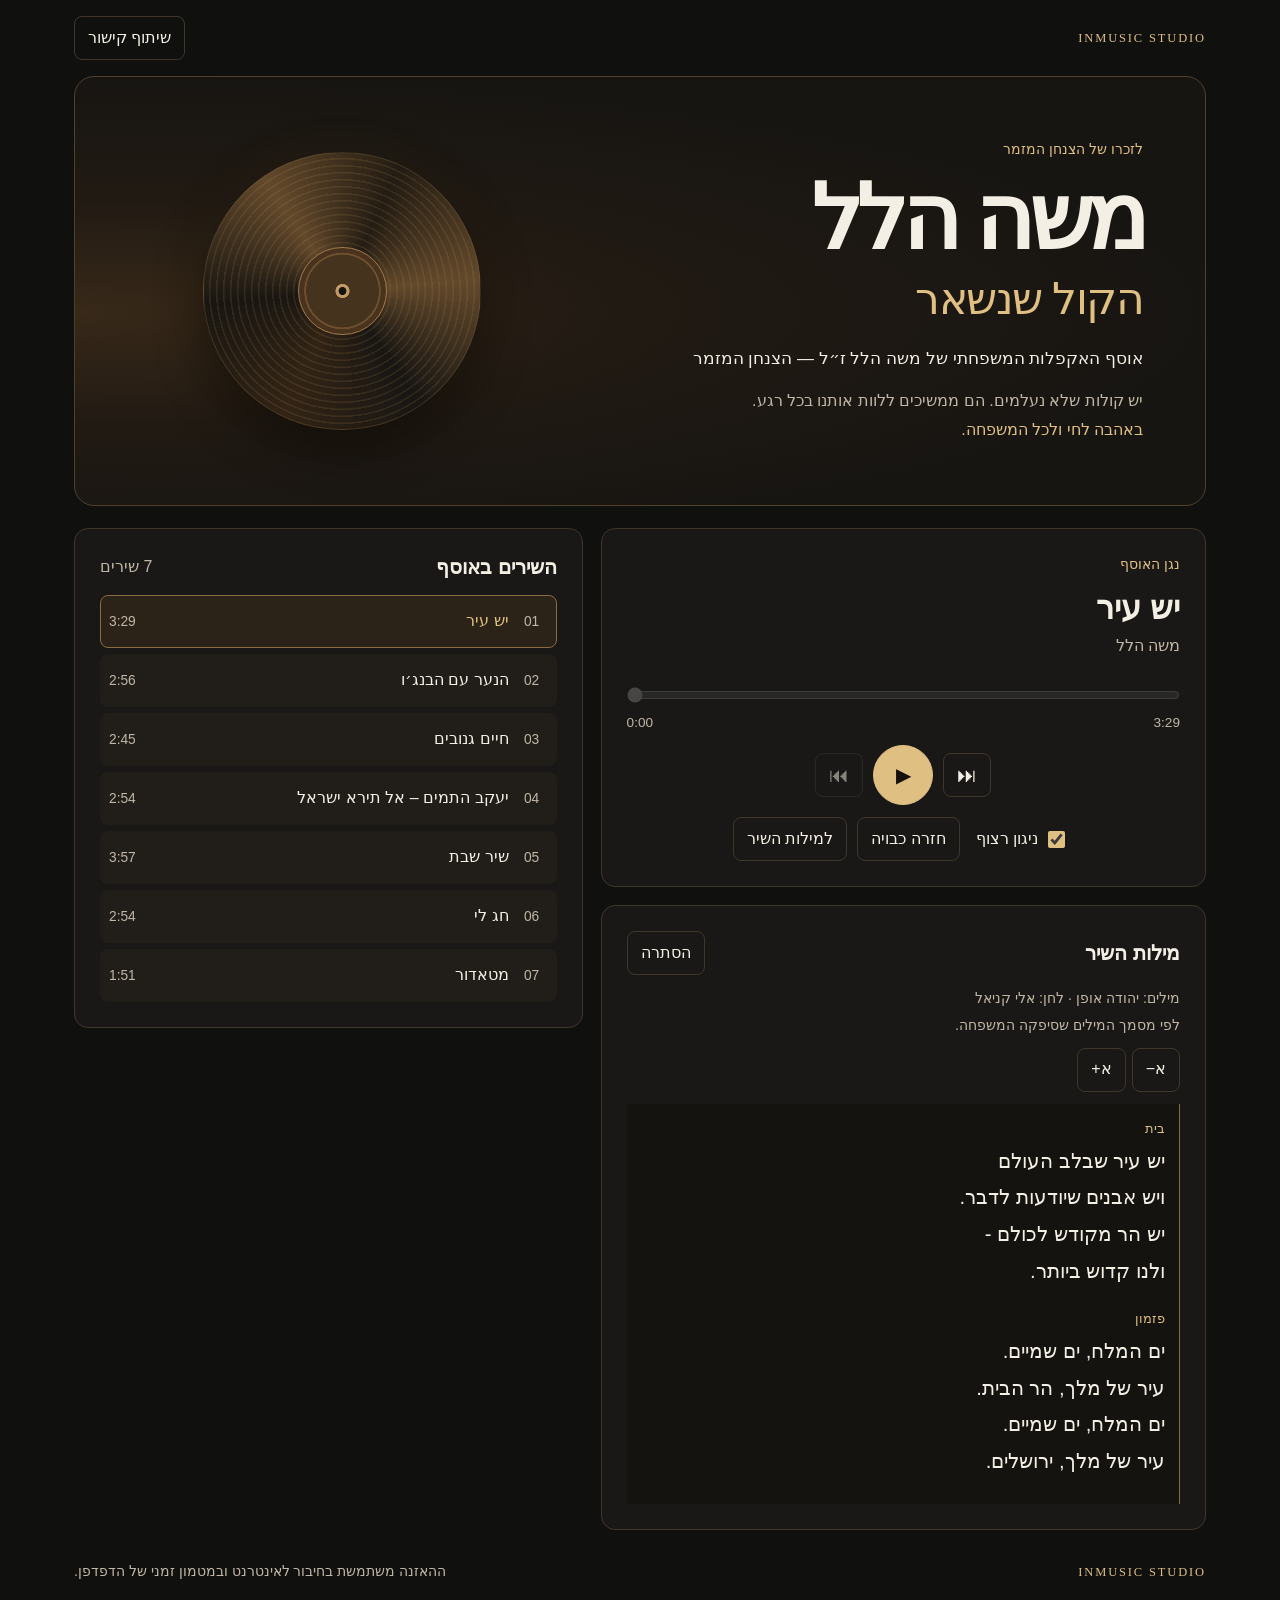
==== site/index.html @ a7de816a "Publish the seven original acapellas with GitHub Pages" ====
<!doctype html>
<html lang="he" dir="rtl">
<head>
  <meta charset="utf-8">
  <meta name="viewport" content="width=device-width, initial-scale=1">
  <meta name="robots" content="noindex, nofollow">
  <meta name="theme-color" content="#11100e">
  <title>משה הלל | הקול שנשאר</title>
  <link rel="stylesheet" href="style.css">
  <script src="player.js" defer></script>
</head>
<body>
  <div class="frame">
    <header class="masthead">
      <span class="brand">InMusic Studio</span>
      <button id="share" type="button" class="quiet">שיתוף קישור</button>
    </header>
    <main>
      <section class="hero" aria-labelledby="page-title">
        <div class="hero-copy">
          <p class="eyebrow">לזכרו של הצנחן המזמר</p>
          <h1 id="page-title">משה הלל <span aria-hidden="true" class="title-separator">|</span><span>הקול שנשאר</span></h1>
          <p class="subtitle">אוסף האקפלות המשפחתי של משה הלל ז״ל — הצנחן המזמר</p>
          <p class="dedication">יש קולות שלא נעלמים. הם ממשיכים ללוות אותנו בכל רגע.</p>
          <p class="family">באהבה לחי ולכל המשפחה.</p>
        </div>
        <div class="portrait" id="portrait" aria-hidden="true">
          <div class="record"><div class="record-center"></div></div>
        </div>
      </section>
      <div class="collection">
        <section class="panel player" aria-labelledby="player-title">
          <p class="eyebrow">נגן האוסף</p>
          <h2 id="player-title">בחרו שיר להאזנה</h2>
          <p id="artist" class="muted">משה הלל</p>
          <audio id="audio" preload="none"></audio>
          <div class="timeline" dir="ltr">
            <input id="seek" type="range" min="0" max="0" value="0" step="0.1" aria-label="מיקום בהקלטה" disabled>
            <div class="times"><span id="elapsed">0:00</span><span id="duration">0:00</span></div>
          </div>
          <div class="transport" dir="ltr">
            <button id="previous" type="button" aria-label="השיר הקודם" title="השיר הקודם" disabled>⏮</button>
            <button id="play" class="play" type="button" aria-label="ניגון" title="ניגון" disabled>
              <span id="play-glyph" aria-hidden="true">▶</span>
            </button>
            <button id="next" type="button" aria-label="השיר הבא" title="השיר הבא" disabled>⏭</button>
          </div>
          <div class="options">
            <label><input id="continuous" type="checkbox" checked> ניגון רצוף</label>
            <button id="repeat" type="button" class="quiet" aria-label="חזרה כבויה. לחיצה למעבר למצב הבא">חזרה כבויה</button>
            <button id="jump-lyrics" class="quiet" type="button">למילות השיר</button>
          </div>
          <p id="player-status" class="status" role="status"></p>
        </section>
        <section class="panel tracklist" aria-labelledby="track-heading">
          <div class="panel-heading"><h2 id="track-heading">השירים באוסף</h2><span id="track-count" class="muted"></span></div>
          <ol id="tracks"></ol>
        </section>
        <section class="panel lyric-panel" aria-labelledby="lyric-title">
          <div class="panel-heading lyric-heading">
            <h2 id="lyric-title">מילות השיר</h2>
            <button id="toggle-lyrics" class="quiet" type="button" aria-expanded="true" aria-controls="lyric-content">הסתרה</button>
          </div>
          <div id="lyric-content">
            <div class="credits" id="credits"></div>
            <div class="lyric-tools">
              <button id="smaller" class="quiet" type="button" aria-label="הקטנת כתב">א−</button>
              <button id="larger" class="quiet" type="button" aria-label="הגדלת כתב">א+</button>
            </div>
            <div id="lyrics" class="lyrics" tabindex="0" role="region" aria-label="מילות השיר">
              <p class="muted">בחרו שיר כדי לקרוא את מילותיו.</p>
            </div>
          </div>
        </section>
      </div>
      <noscript><p>כדי לפתוח את נגן האוסף יש לאפשר JavaScript בדפדפן.</p></noscript>
    </main>
    <footer>
      <span>InMusic Studio</span>
      <p>ההאזנה משתמשת בחיבור לאינטרנט ובמטמון זמני של הדפדפן.</p>
    </footer>
    <dialog id="share-dialog" aria-labelledby="share-title">
      <form method="dialog">
        <h2 id="share-title">שיתוף קישור משפחתי</h2>
        <p>אפשר לפתוח את הקישור ישירות בדפדפן.</p>
        <input id="share-url" type="url" readonly aria-label="קישור לשיתוף" dir="ltr">
        <button type="submit" class="quiet">סגירה</button>
      </form>
    </dialog>
  </div>
</body>
</html>
---- site/style.css ----
:root {
  color-scheme: dark;
  --bg: #10100f;
  --surface: #191816;
  --line: #40372b;
  --ink: #f4efe4;
  --muted: #c1b6a6;
  --gold: #e0bf83;
  --lyrics-size: 1.27rem;
  font-family: Arial, "Noto Sans Hebrew", sans-serif;
}
* { box-sizing: border-box; }
[hidden] { display: none !important; }
body { margin: 0; background: var(--bg); color: var(--ink); line-height: 1.55; }
button, input { font: inherit; }
button { color: inherit; cursor: pointer; }
button:disabled, input:disabled { cursor: default; opacity: .5; }
:focus-visible { outline: 2px solid var(--gold); outline-offset: 3px; }
.frame { max-width: 1192px; padding: 0 30px; margin: auto; }
.masthead { display: flex; align-items: center; justify-content: space-between; gap: 16px; min-height: 76px; }
.brand, footer > span { font: .78rem Georgia, serif; text-transform: uppercase; letter-spacing: .15em; color: var(--gold); }
.quiet, .transport button {
  min-height: 44px;
  border: 1px solid var(--line);
  border-radius: 8px;
  padding-inline: 13px;
  background: transparent;
}
.quiet:hover, .transport button:hover:not(:disabled) { background: #30271c; border-color: var(--gold); }
.hero {
  position: relative;
  display: grid;
  grid-template-columns: 1.4fr 1fr;
  align-items: center;
  gap: 20px;
  border: 1px solid #51402a;
  border-radius: 20px;
  overflow: hidden;
  padding: clamp(22px, 5vw, 62px);
  min-height: 385px;
  background: radial-gradient(ellipse at 0% 55%, #382919 0%, #211a13 34%, #171512 72%);
}
.eyebrow { margin: 0 0 12px; color: var(--gold); font-size: .87rem; }
h1, h2, p { margin-block: 0; }
h1 { font-size: clamp(2.75rem, 7vw, 5.6rem); line-height: 1.02; letter-spacing: -.06em; }
h1 span { display: block; margin-top: 13px; color: var(--gold); font-weight: 400; font-size: .49em; letter-spacing: -.035em; }
h2 { font-size: 1.27rem; line-height: 1.35; }
.subtitle { color: var(--ink); margin-top: 24px; font-size: 1.06rem; }
.dedication { margin-top: 17px; color: var(--muted); }
.family { color: var(--gold); margin-top: 4px; }
.portrait { display: grid; place-items: center; min-width: 0; }
.portrait img { display: block; width: 100%; max-width: 285px; aspect-ratio: 4/5; object-fit: cover; object-position: center 25%; border: 1px solid #78613d; border-radius: 12px; }
.record {
  width: min(100%, 278px);
  aspect-ratio: 1;
  display: grid;
  place-items: center;
  border-radius: 50%;
  border: 1px solid #8b6b413f;
  background: repeating-radial-gradient(circle, transparent 0 5px, #c49a5d22 6px 7px),
    conic-gradient(from 25deg, #231c13, #63492b, #181613, #322415, #191612, #63492b, #231c13);
  box-shadow: 0 16px 45px #0503019c, 0 0 45px #daaa5a13;
}
.record-center { width: 32%; aspect-ratio: 1; border-radius: 50%; border: 1px solid #a17a48; background: radial-gradient(circle, #171510 0 6%, #c29c63 7% 11%, #46331e 12% 59%, #6d512e 60% 62%, #49331e 63%); }
.collection { display: grid; grid-template-columns: 1fr .84fr; grid-template-areas: "player tracks" "lyrics tracks"; gap: 18px; margin-top: 22px; align-items: start; }
.panel { min-width: 0; border: 1px solid var(--line); background: var(--surface); border-radius: 14px; padding: clamp(15px, 3vw, 25px); }
.player { grid-area: player; }
.player h2 { font-size: clamp(1.45rem, 4.5vw, 2rem); margin-block-end: 4px; }
.tracklist { grid-area: tracks; }
.lyric-panel { grid-area: lyrics; }
.muted { color: var(--muted); }
.timeline { margin-top: 19px; }
.timeline input { display: block; width: 100%; height: 34px; margin: 0; accent-color: var(--gold); cursor: pointer; }
.times { display: flex; justify-content: space-between; color: var(--muted); font-size: .85rem; font-variant-numeric: tabular-nums; }
.transport, .options { display: flex; align-items: center; justify-content: center; flex-wrap: wrap; gap: 10px; margin-top: 12px; }
.transport button { min-width: 48px; font-size: 1.25rem; }
.transport .play { width: 60px; height: 60px; border-radius: 50%; background: var(--gold); color: #15100a; border-color: var(--gold); font-size: 1.25rem; }
.transport .play:hover:not(:disabled) { background: #f3d8a6; }
.options label { min-height: 44px; display: inline-flex; gap: 6px; align-items: center; padding-inline: 6px; cursor: pointer; }
.options input { accent-color: var(--gold); width: 17px; height: 17px; }
.options button[data-active="true"] { color: var(--gold); border-color: #957341; }
.status { color: #f6c794; text-align: center; margin-top: 8px; min-height: 1.55em; }
.status:empty { margin-top: 0; min-height: 0; }
.panel-heading { display: flex; flex-wrap: wrap; align-items: center; justify-content: space-between; gap: 8px 16px; }
#tracks { padding: 0; margin: 14px 0 0; list-style: none; }
#tracks li + li { margin-top: 6px; }
.track {
  display: grid;
  grid-template-columns: 2rem minmax(0, 1fr) auto;
  align-items: center;
  width: 100%;
  min-height: 53px;
  gap: 7px;
  text-align: start;
  border: 1px solid transparent;
  border-radius: 8px;
  background: #211e1a;
  padding: 8px;
}
.track:hover, .track[aria-current="true"] { border-color: #8a6b42; background: #2b2318; }
.track[data-playing="true"] .track-number, .track[aria-current="true"] .track-name { color: var(--gold); }
.track-number, .track-time { font-size: .86rem; color: var(--muted); text-align: center; direction: ltr; }
.track-name { overflow-wrap: anywhere; }
.credits { color: var(--muted); margin-top: 12px; font-size: .9rem; }
.credits p + p { margin-top: 4px; }
.lyric-tools { display: flex; gap: 6px; margin-block: 12px; }
.lyrics { max-height: min(56vh, 400px); overflow-y: auto; padding: 13px 14px; border-inline-start: 1px solid #85693f; background: #141310; font-size: var(--lyrics-size); line-height: 1.8; scrollbar-color: #846c48 #141310; }
.lyrics section + section { margin-top: 18px; }
.lyrics h3 { font-size: .8rem; color: var(--gold); font-weight: normal; margin: 0 0 3px; }
.line-review { display: block; color: #f6c794; font-size: .88em; }
footer { display: flex; align-items: center; justify-content: space-between; gap: 8px 18px; flex-wrap: wrap; min-height: 85px; color: var(--muted); font-size: .88rem; }
dialog { width: min(91vw, 490px); border: 1px solid var(--line); background: var(--surface); color: var(--ink); border-radius: 14px; padding: 24px; }
dialog::backdrop { background: #000a; }
dialog input { display: block; width: 100%; margin-block: 14px; border: 1px solid var(--line); padding: 8px; color: var(--ink); background: var(--bg); }
@media (max-width: 720px) {
  .frame { padding: 0 14px; }
  .masthead { min-height: 65px; }
  .hero { grid-template-columns: 1fr; min-height: 0; }
  .portrait { grid-row: 1; justify-items: start; }
  .record { width: 100px; }
  .portrait img { width: min(58%, 190px); }
  .collection { grid-template-columns: 1fr; grid-template-areas: "player" "tracks" "lyrics"; gap: 14px; }
}
h1 .title-separator { display: inline; position: absolute; width: 1px; height: 1px; overflow: hidden; clip-path: inset(50%); }
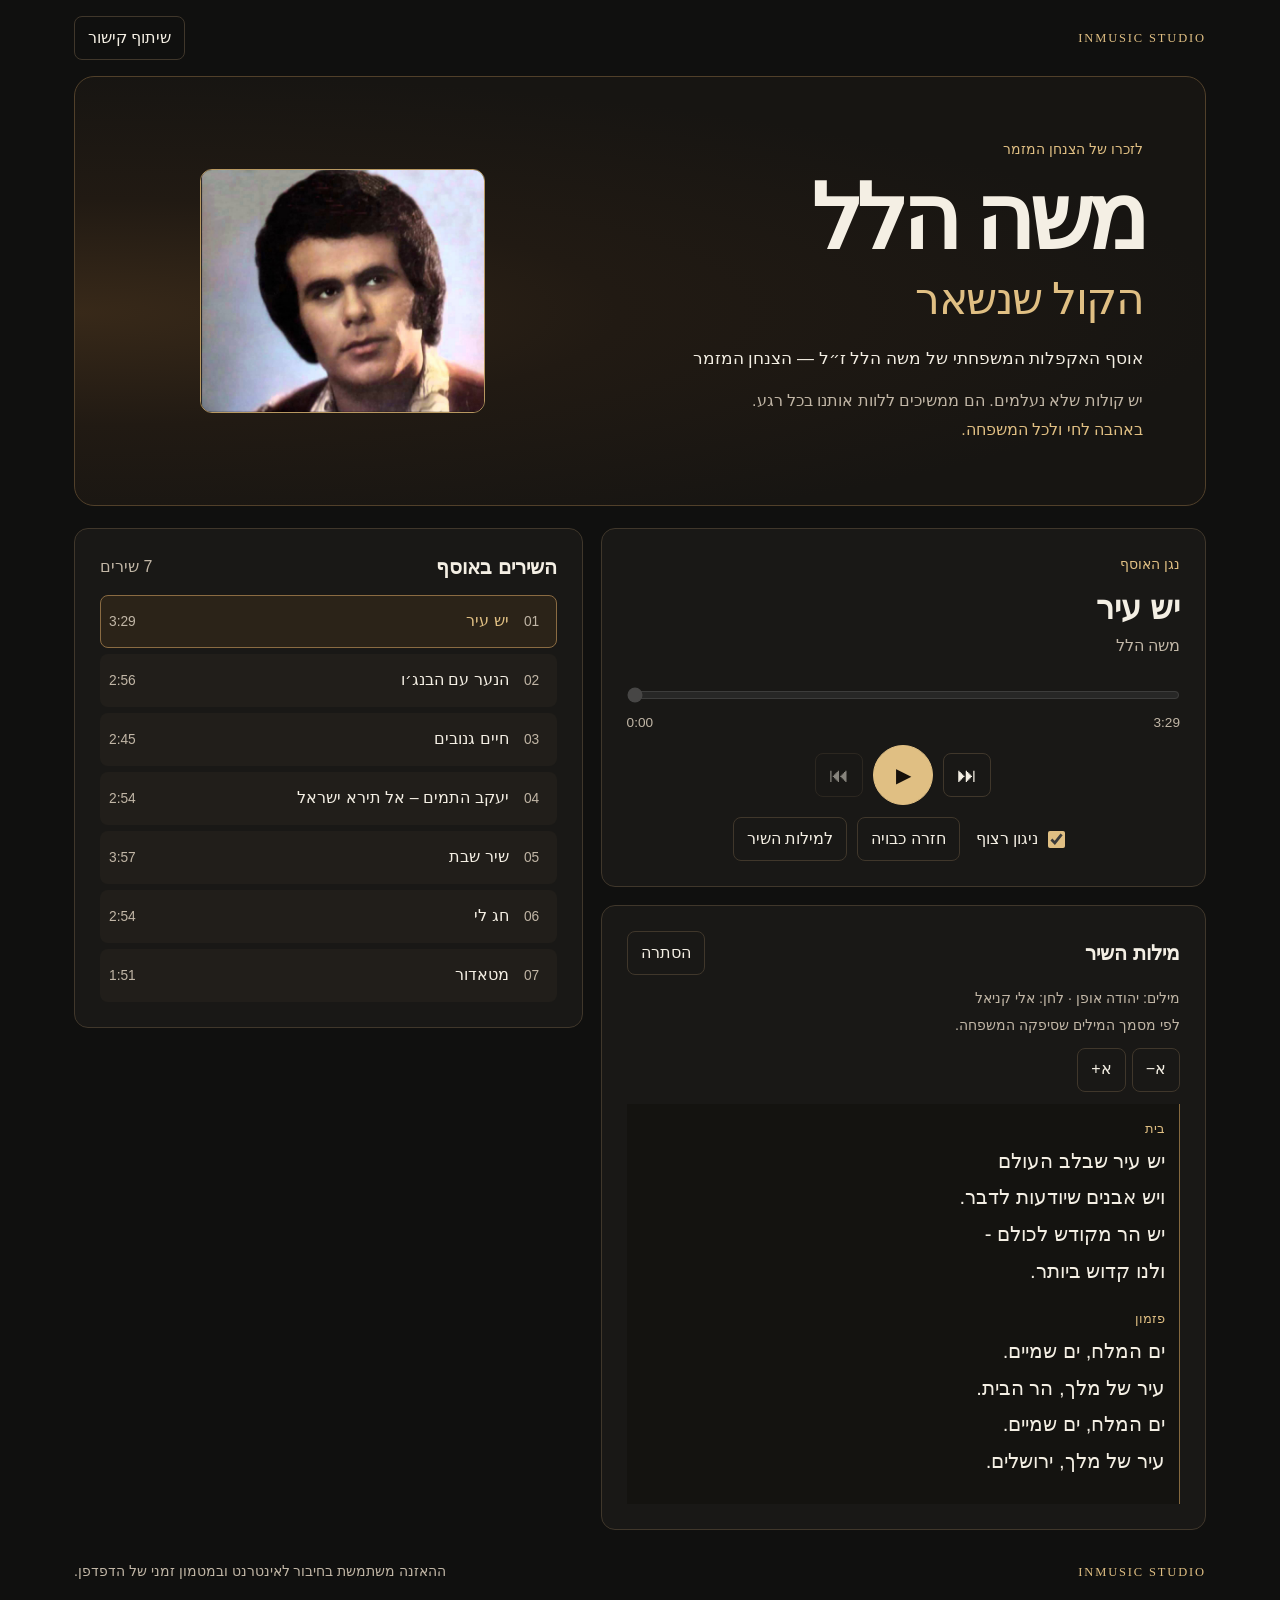
==== commit 9bb0b64e: "Add Moshe Hillel’s portrait to the memorial site and link previews" ====
--- a/site/index.html
+++ b/site/index.html
@@ -6,6 +6,21 @@
   <meta name="robots" content="noindex, nofollow">
   <meta name="theme-color" content="#11100e">
   <title>משה הלל | הקול שנשאר</title>
+  <meta name="description" content="אוסף האקפלות המשפחתי של משה הלל ז״ל — הצנחן המזמר.">
+  <link rel="canonical" href="https://moshehillel2026.github.io/moshe-hillel-acapella-legacy/">
+  <meta property="og:type" content="website">
+  <meta property="og:locale" content="he_IL">
+  <meta property="og:url" content="https://moshehillel2026.github.io/moshe-hillel-acapella-legacy/">
+  <meta property="og:title" content="משה הלל | הקול שנשאר">
+  <meta property="og:description" content="אוסף האקפלות המשפחתי של משה הלל ז״ל — הצנחן המזמר.">
+  <meta property="og:image" content="https://moshehillel2026.github.io/moshe-hillel-acapella-legacy/images/moshe-hillel.jpg">
+  <meta property="og:image:type" content="image/jpeg">
+  <meta property="og:image:width" content="1260">
+  <meta property="og:image:height" content="1076">
+  <meta property="og:image:alt" content="דיוקן של משה הלל">
+  <meta name="twitter:card" content="summary_large_image">
+  <meta name="twitter:image" content="https://moshehillel2026.github.io/moshe-hillel-acapella-legacy/images/moshe-hillel.jpg">
+  <meta name="twitter:image:alt" content="דיוקן של משה הלל">
   <link rel="stylesheet" href="style.css">
   <script src="player.js" defer></script>
 </head>
@@ -24,8 +39,8 @@
           <p class="dedication">יש קולות שלא נעלמים. הם ממשיכים ללוות אותנו בכל רגע.</p>
           <p class="family">באהבה לחי ולכל המשפחה.</p>
         </div>
-        <div class="portrait" id="portrait" aria-hidden="true">
-          <div class="record"><div class="record-center"></div></div>
+        <div class="portrait" id="portrait">
+          <img src="images/moshe-hillel.jpg" width="1260" height="1076" alt="דיוקן של משה הלל">
         </div>
       </section>
       <div class="collection">
--- a/site/style.css
+++ b/site/style.css
@@ -49,19 +49,14 @@
 .dedication { margin-top: 17px; color: var(--muted); }
 .family { color: var(--gold); margin-top: 4px; }
 .portrait { display: grid; place-items: center; min-width: 0; }
-.portrait img { display: block; width: 100%; max-width: 285px; aspect-ratio: 4/5; object-fit: cover; object-position: center 25%; border: 1px solid #78613d; border-radius: 12px; }
-.record {
-  width: min(100%, 278px);
-  aspect-ratio: 1;
-  display: grid;
-  place-items: center;
-  border-radius: 50%;
-  border: 1px solid #8b6b413f;
-  background: repeating-radial-gradient(circle, transparent 0 5px, #c49a5d22 6px 7px),
-    conic-gradient(from 25deg, #231c13, #63492b, #181613, #322415, #191612, #63492b, #231c13);
-  box-shadow: 0 16px 45px #0503019c, 0 0 45px #daaa5a13;
+.portrait img {
+  display: block;
+  width: 100%;
+  max-width: 285px;
+  height: auto;
+  border: 1px solid #b79861;
+  border-radius: 12px;
 }
-.record-center { width: 32%; aspect-ratio: 1; border-radius: 50%; border: 1px solid #a17a48; background: radial-gradient(circle, #171510 0 6%, #c29c63 7% 11%, #46331e 12% 59%, #6d512e 60% 62%, #49331e 63%); }
 .collection { display: grid; grid-template-columns: 1fr .84fr; grid-template-areas: "player tracks" "lyrics tracks"; gap: 18px; margin-top: 22px; align-items: start; }
 .panel { min-width: 0; border: 1px solid var(--line); background: var(--surface); border-radius: 14px; padding: clamp(15px, 3vw, 25px); }
 .player { grid-area: player; }
@@ -117,7 +112,6 @@
   .masthead { min-height: 65px; }
   .hero { grid-template-columns: 1fr; min-height: 0; }
   .portrait { grid-row: 1; justify-items: start; }
-  .record { width: 100px; }
   .portrait img { width: min(58%, 190px); }
   .collection { grid-template-columns: 1fr; grid-template-areas: "player" "tracks" "lyrics"; gap: 14px; }
 }
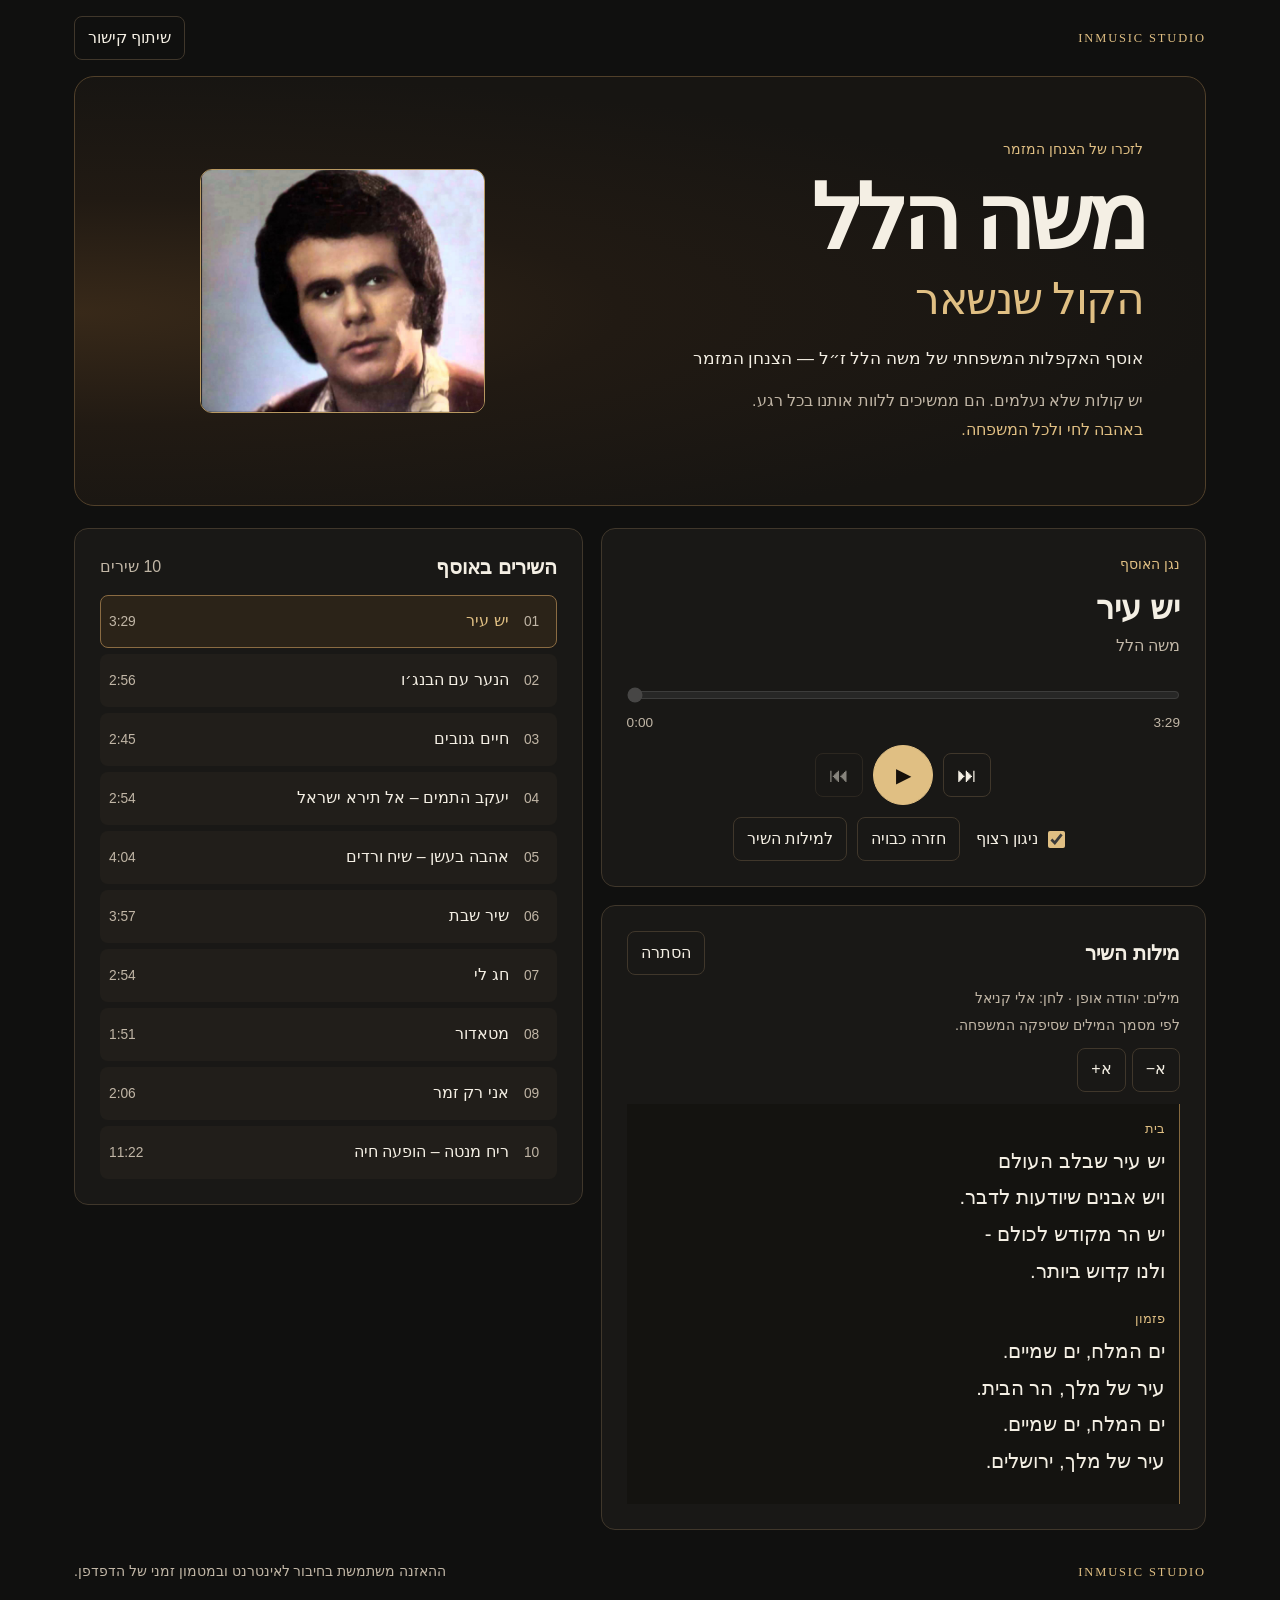
==== commit 5ad53ac7: "Refresh cached player and song catalog after lyrics updates" ====
--- a/site/index.html
+++ b/site/index.html
@@ -22,7 +22,7 @@
   <meta name="twitter:image" content="https://moshehillel2026.github.io/moshe-hillel-acapella-legacy/images/moshe-hillel.jpg">
   <meta name="twitter:image:alt" content="דיוקן של משה הלל">
   <link rel="stylesheet" href="style.css">
-  <script src="player.js" defer></script>
+  <script src="player.js?v=20261124-lyrics" defer></script>
 </head>
 <body>
   <div class="frame">
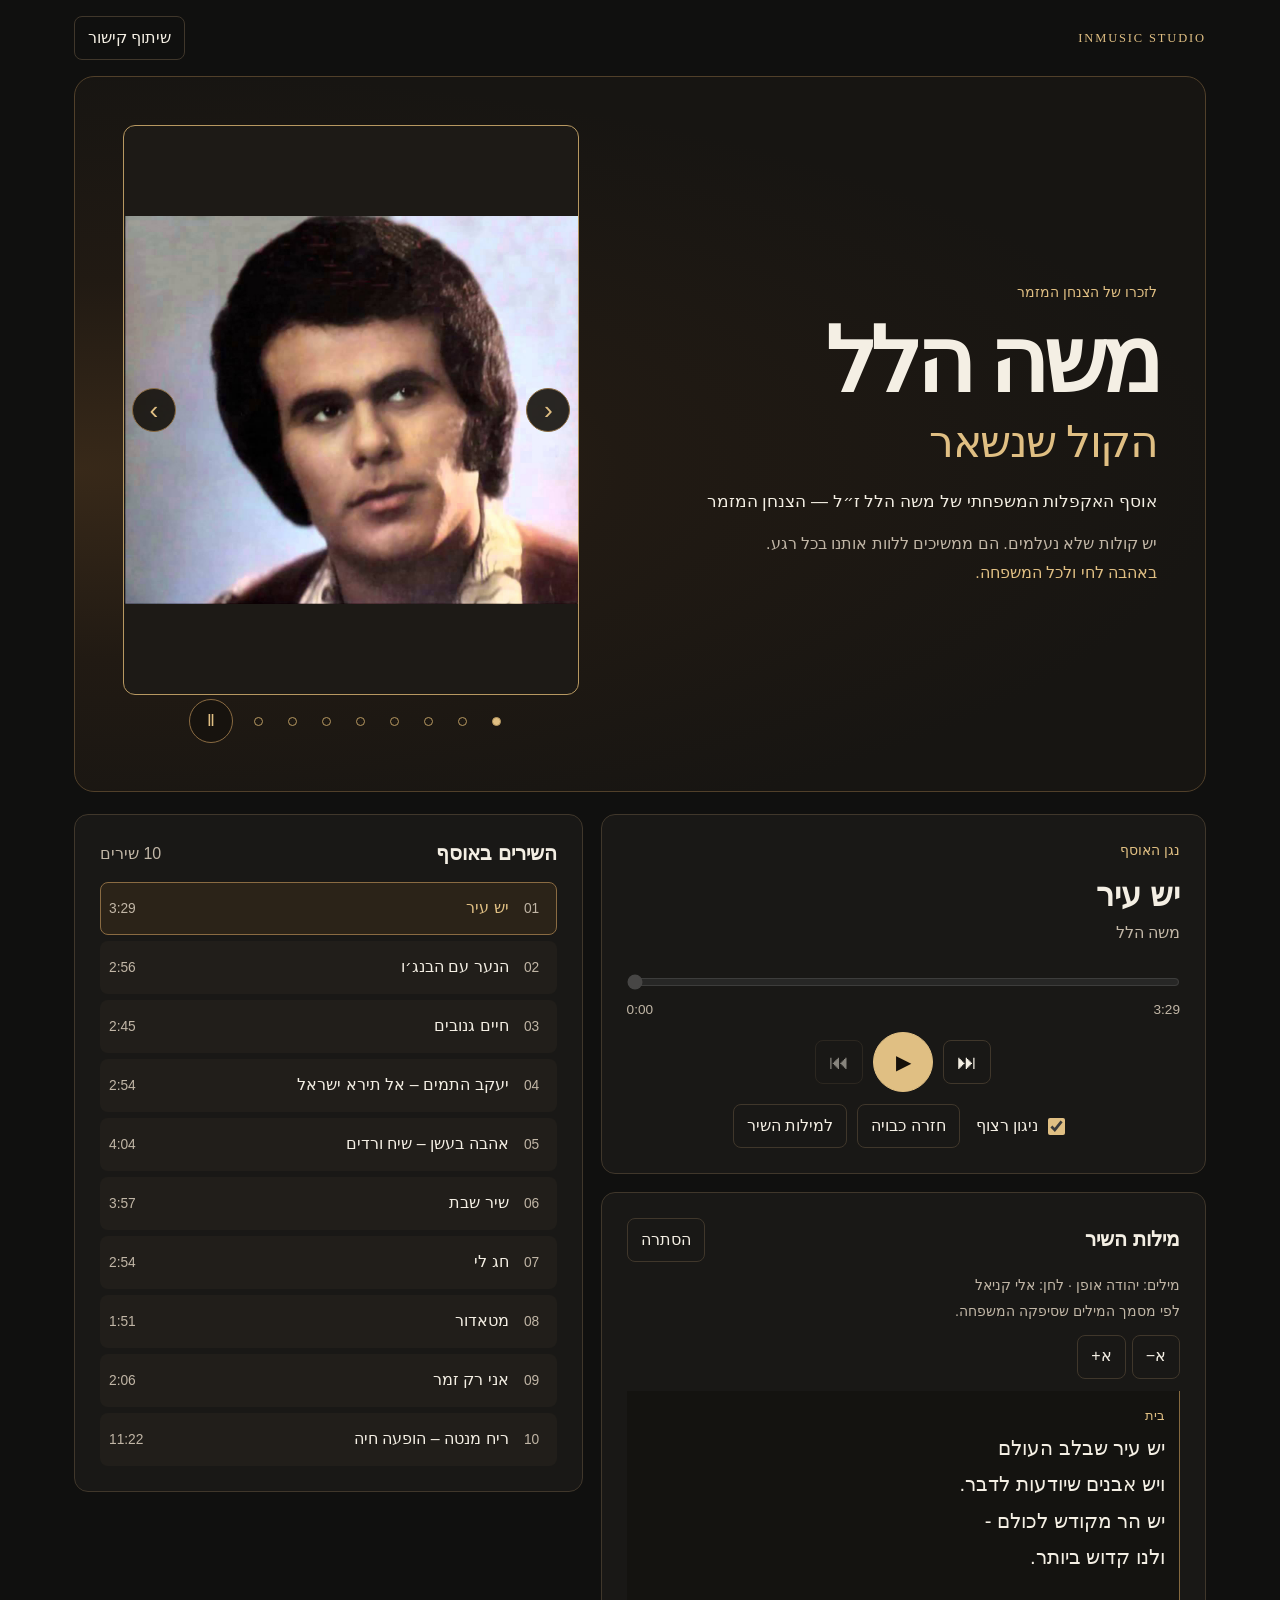
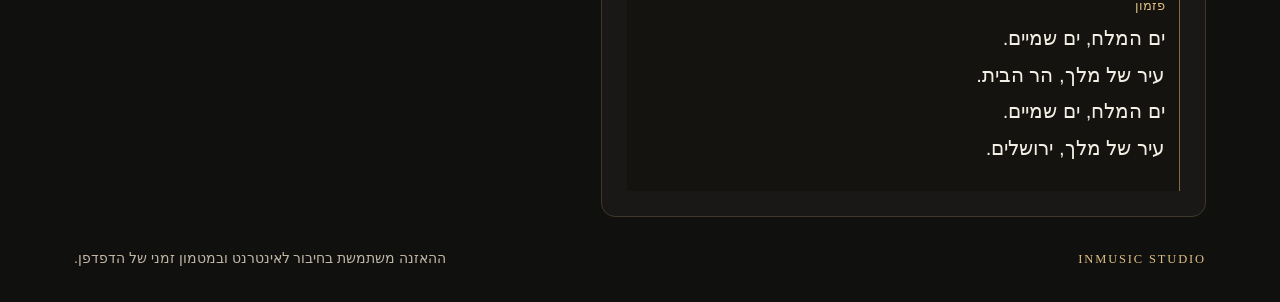
==== commit 19a933aa: "Add the approved memorial portrait gallery" ====
--- a/site/index.html
+++ b/site/index.html
@@ -21,7 +21,8 @@
   <meta name="twitter:card" content="summary_large_image">
   <meta name="twitter:image" content="https://moshehillel2026.github.io/moshe-hillel-acapella-legacy/images/moshe-hillel.jpg">
   <meta name="twitter:image:alt" content="דיוקן של משה הלל">
-  <link rel="stylesheet" href="style.css">
+  <link rel="stylesheet" href="style.css?v=portrait-gallery">
+  <script src="gallery.js?v=portrait-gallery" defer></script>
   <script src="player.js?v=20261124-lyrics" defer></script>
 </head>
 <body>
@@ -39,8 +40,27 @@
           <p class="dedication">יש קולות שלא נעלמים. הם ממשיכים ללוות אותנו בכל רגע.</p>
           <p class="family">באהבה לחי ולכל המשפחה.</p>
         </div>
-        <div class="portrait" id="portrait">
-          <img src="images/moshe-hillel.jpg" width="1260" height="1076" alt="דיוקן של משה הלל">
+        <div class="portrait-gallery" aria-label="אלבום תמונות של משה הלל" role="region">
+          <div class="portrait-stage">
+            <span class="portrait-slide is-current" id="portrait">
+              <img src="images/moshe-hillel.jpg" width="1260" height="1076" alt="משה הלל בצעירותו" fetchpriority="high" draggable="false">
+            </span>
+            <span class="portrait-slide" aria-hidden="true"><img data-src="images/portraits/Moshe-Hillel-01.webp" alt="משה הלל עומד" draggable="false"></span>
+            <span class="portrait-slide" aria-hidden="true"><img data-src="images/portraits/Moshe-Hillel-02.webp" alt="משה הלל ביד על הסנטר" draggable="false"></span>
+            <span class="portrait-slide" aria-hidden="true"><img data-src="images/portraits/Moshe-Hillel-03.webp" alt="משה הלל עם צעיף שחור" draggable="false"></span>
+            <span class="portrait-slide" aria-hidden="true"><img data-src="images/portraits/Moshe-Hillel-04.webp" alt="משה הלל מחייך" draggable="false"></span>
+            <span class="portrait-slide" aria-hidden="true"><img data-src="images/portraits/Moshe-Hillel-05.webp" alt="משה הלל בפורטרט חזיתי" draggable="false"></span>
+            <span class="portrait-slide" aria-hidden="true"><img data-src="images/portraits/Moshe-Hillel-06.webp" alt="משה הלל עם משקפיים" draggable="false"></span>
+            <span class="portrait-slide" aria-hidden="true"><img data-src="images/portraits/Moshe-Hillel-07.webp" alt="משה הלל מביט הצידה" draggable="false"></span>
+            <button type="button" class="portrait-open" aria-label="הגדלת התמונה" hidden></button>
+            <button type="button" class="portrait-arrow portrait-prev" aria-label="התמונה הקודמת" hidden><span aria-hidden="true">›</span></button>
+            <button type="button" class="portrait-arrow portrait-next" aria-label="התמונה הבאה" hidden><span aria-hidden="true">‹</span></button>
+          </div>
+          <div class="portrait-controls" hidden>
+            <div class="portrait-dots" role="group" aria-label="בחירת תמונה"></div>
+            <button type="button" class="portrait-rotation" aria-label="עצירת החלפה אוטומטית" title="עצירת החלפה אוטומטית"><span aria-hidden="true">Ⅱ</span></button>
+          </div>
+          <p class="portrait-announcement" role="status"></p>
         </div>
       </section>
       <div class="collection">
@@ -94,6 +114,10 @@
       <span>InMusic Studio</span>
       <p>ההאזנה משתמשת בחיבור לאינטרנט ובמטמון זמני של הדפדפן.</p>
     </footer>
+    <dialog class="portrait-dialog" aria-label="תמונה מוגדלת של משה הלל">
+      <form method="dialog"><button type="submit" class="quiet" autofocus>סגירה</button></form>
+      <img alt="">
+    </dialog>
     <dialog id="share-dialog" aria-labelledby="share-title">
       <form method="dialog">
         <h2 id="share-title">שיתוף קישור משפחתי</h2>
--- a/site/style.css
+++ b/site/style.css
@@ -30,13 +30,13 @@
 .hero {
   position: relative;
   display: grid;
-  grid-template-columns: 1.4fr 1fr;
+  grid-template-columns: minmax(0, 55fr) minmax(0, 45fr);
   align-items: center;
   gap: 20px;
   border: 1px solid #51402a;
   border-radius: 20px;
   overflow: hidden;
-  padding: clamp(22px, 5vw, 62px);
+  padding: clamp(22px, 3.8vw, 48px);
   min-height: 385px;
   background: radial-gradient(ellipse at 0% 55%, #382919 0%, #211a13 34%, #171512 72%);
 }
@@ -48,14 +48,78 @@
 .subtitle { color: var(--ink); margin-top: 24px; font-size: 1.06rem; }
 .dedication { margin-top: 17px; color: var(--muted); }
 .family { color: var(--gold); margin-top: 4px; }
-.portrait { display: grid; place-items: center; min-width: 0; }
-.portrait img {
+.portrait-gallery { min-width: 0; width: 100%; }
+.portrait-stage {
+  position: relative;
+  isolation: isolate;
+  width: 100%;
+  aspect-ratio: 4 / 5;
+  overflow: hidden;
+  border: 1px solid #b79861;
+  border-radius: 12px;
+  background: #1d1a16;
+  touch-action: pan-y pinch-zoom;
+}
+.portrait-slide {
+  position: absolute;
+  inset: 0;
+  opacity: 0;
+  transition: opacity 800ms ease-in-out;
+  pointer-events: none;
+}
+.portrait-slide.is-current { opacity: 1; z-index: 1; }
+.portrait-slide img {
   display: block;
   width: 100%;
-  max-width: 285px;
-  height: auto;
-  border: 1px solid #b79861;
-  border-radius: 12px;
+  height: 100%;
+  object-fit: contain;
+}
+.portrait-open {
+  position: absolute;
+  z-index: 2;
+  inset: 0;
+  width: 100%;
+  padding: 0;
+  border: 0;
+  background: transparent;
+  cursor: zoom-in;
+}
+.portrait-open:focus-visible { outline-offset: -5px; }
+.portrait-arrow, .portrait-rotation, .portrait-dot {
+  display: grid;
+  place-items: center;
+  padding: 0;
+  color: var(--gold);
+  border: 1px solid #8a6b42;
+  border-radius: 50%;
+  background: #17130ee8;
+}
+.portrait-arrow {
+  position: absolute;
+  z-index: 3;
+  top: 50%;
+  transform: translateY(-50%);
+  width: 44px;
+  height: 44px;
+  font-size: 1.65rem;
+  line-height: 1;
+}
+.portrait-prev { inset-inline-start: 8px; }
+.portrait-next { inset-inline-end: 8px; }
+.portrait-arrow span { direction: ltr; }
+.portrait-arrow:hover, .portrait-rotation:hover { background: #332619; }
+.portrait-controls { display: flex; align-items: center; justify-content: center; gap: 8px; padding-block-start: 4px; }
+.portrait-dots { display: flex; align-items: center; justify-content: center; }
+.portrait-dot { width: clamp(25px, 7vw, 34px); height: 44px; background: none; border: 0; }
+.portrait-dot::before { content: ""; width: 7px; height: 7px; border: 1px solid #b79861; border-radius: 50%; }
+.portrait-dot[aria-current="true"]::before { background: var(--gold); }
+.portrait-rotation { width: 44px; height: 44px; line-height: 1; }
+.portrait-announcement { position: absolute; width: 1px; height: 1px; clip-path: inset(50%); overflow: hidden; }
+dialog.portrait-dialog { width: fit-content; max-width: calc(100vw - 28px); max-height: calc(100dvh - 28px); padding: 12px; border-color: #b79861; }
+.portrait-dialog form { margin-block-end: 8px; }
+.portrait-dialog img { display: block; max-width: calc(100vw - 54px); max-height: calc(100dvh - 108px); object-fit: contain; }
+@media (prefers-reduced-motion: reduce) {
+  .portrait-slide { transition: none; }
 }
 .collection { display: grid; grid-template-columns: 1fr .84fr; grid-template-areas: "player tracks" "lyrics tracks"; gap: 18px; margin-top: 22px; align-items: start; }
 .panel { min-width: 0; border: 1px solid var(--line); background: var(--surface); border-radius: 14px; padding: clamp(15px, 3vw, 25px); }
@@ -110,9 +174,13 @@
 @media (max-width: 720px) {
   .frame { padding: 0 14px; }
   .masthead { min-height: 65px; }
-  .hero { grid-template-columns: 1fr; min-height: 0; }
-  .portrait { grid-row: 1; justify-items: start; }
-  .portrait img { width: min(58%, 190px); }
+  .hero { grid-template-columns: 1fr; min-height: 0; gap: 10px; padding: 14px; }
+  .hero-copy h1 { font-size: clamp(2.4rem, 9vw, 3.65rem); }
+  .hero-copy .eyebrow { margin-block-end: 6px; }
+  .hero-copy .subtitle { margin-block-start: 12px; }
+  .hero-copy .dedication { margin-block-start: 8px; }
+  .portrait-gallery { grid-row: 1; margin-inline: auto; width: min(100%, 340px); }
+  .portrait-stage { width: min(100%, 265px, max(200px, 34svh)); margin-inline: auto; }
   .collection { grid-template-columns: 1fr; grid-template-areas: "player" "tracks" "lyrics"; gap: 14px; }
 }
 h1 .title-separator { display: inline; position: absolute; width: 1px; height: 1px; overflow: hidden; clip-path: inset(50%); }
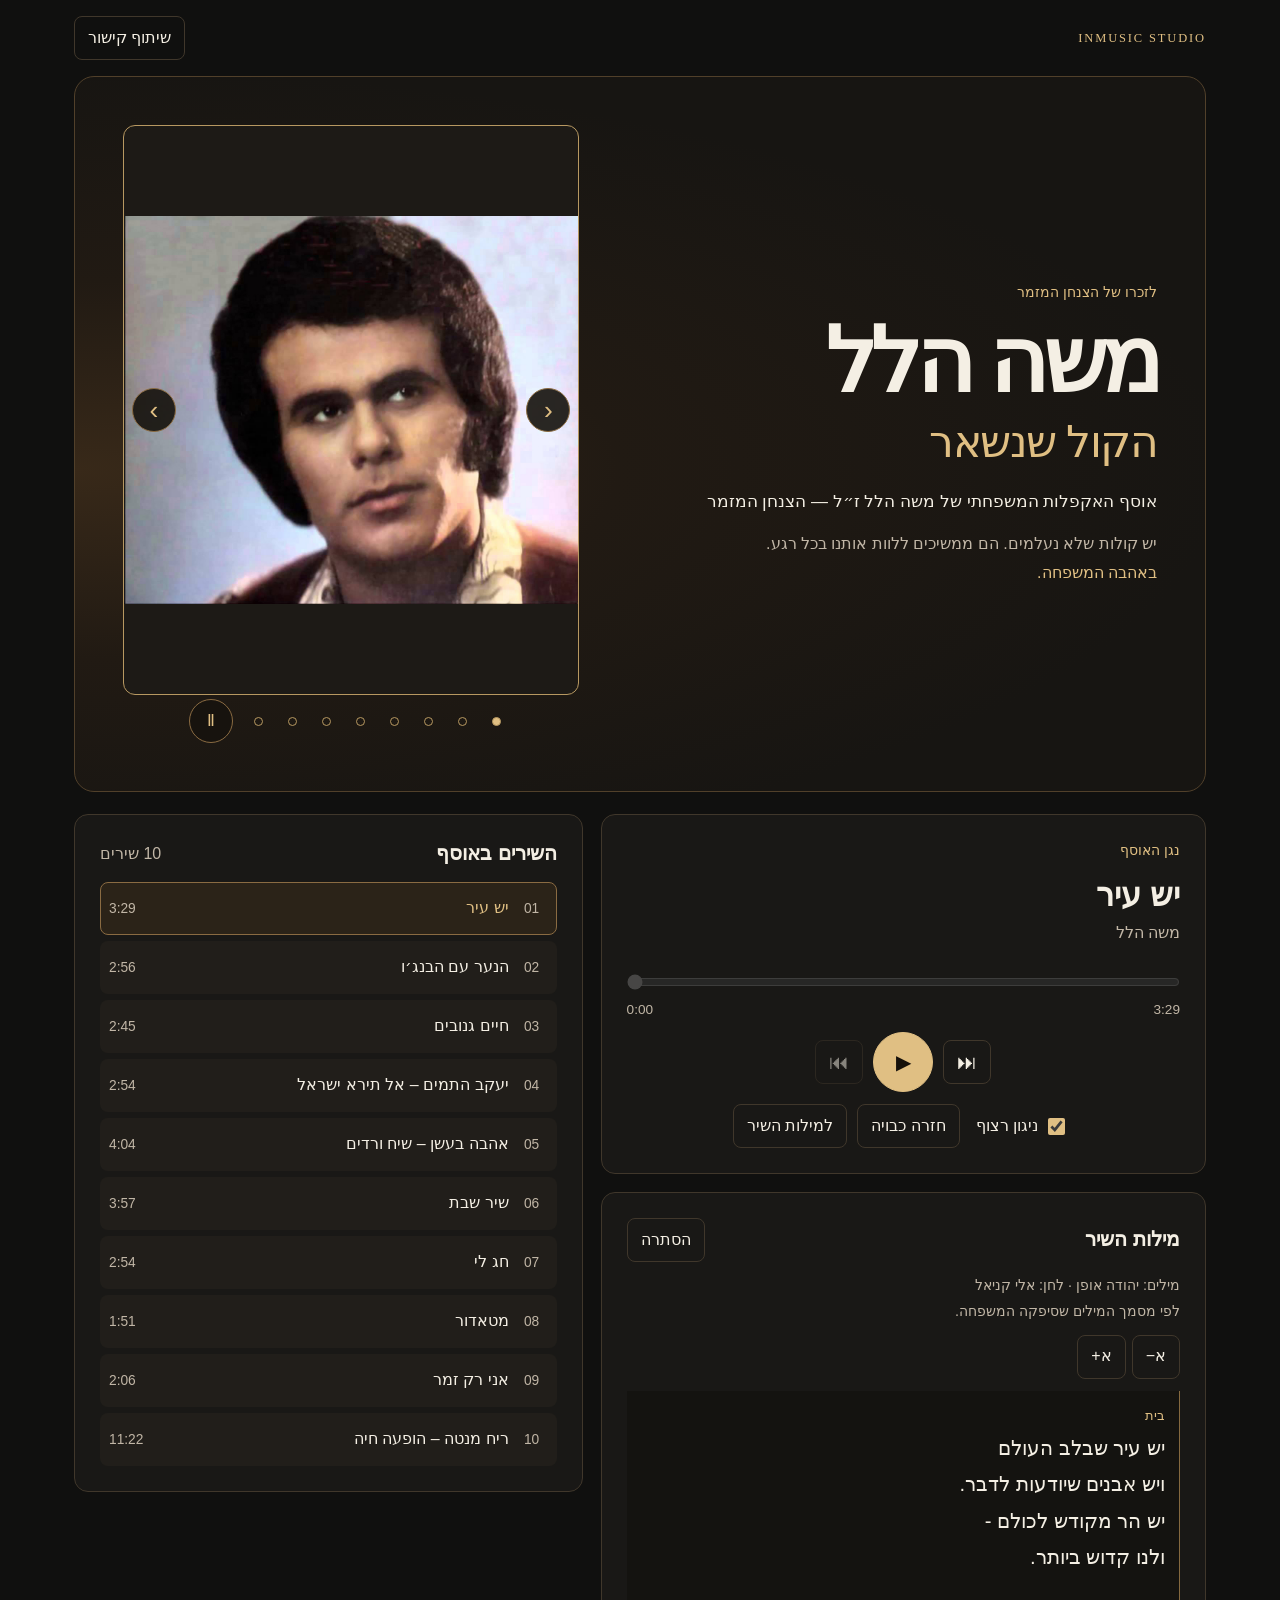
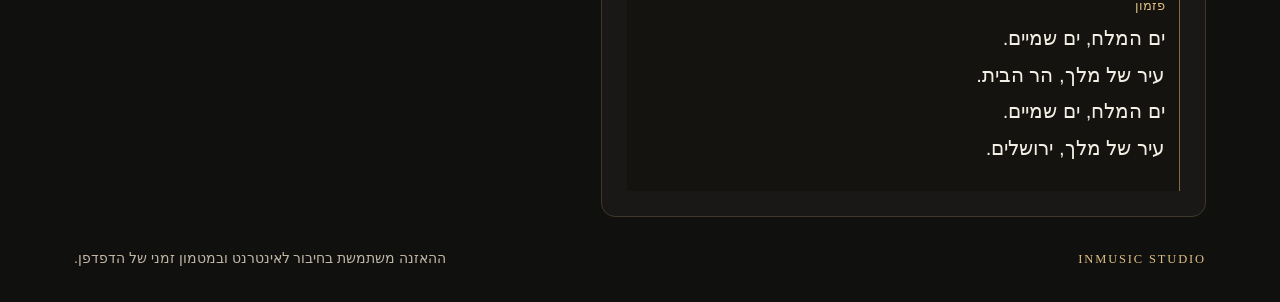
==== commit 0b52f4a6: "Update family dedication text" ====
--- a/site/index.html
+++ b/site/index.html
@@ -38,7 +38,7 @@
           <h1 id="page-title">משה הלל <span aria-hidden="true" class="title-separator">|</span><span>הקול שנשאר</span></h1>
           <p class="subtitle">אוסף האקפלות המשפחתי של משה הלל ז״ל — הצנחן המזמר</p>
           <p class="dedication">יש קולות שלא נעלמים. הם ממשיכים ללוות אותנו בכל רגע.</p>
-          <p class="family">באהבה לחי ולכל המשפחה.</p>
+          <p class="family">באהבה המשפחה.</p>
         </div>
         <div class="portrait-gallery" aria-label="אלבום תמונות של משה הלל" role="region">
           <div class="portrait-stage">
--- a/site/style.css
+++ b/site/style.css
@@ -173,14 +173,15 @@
 dialog input { display: block; width: 100%; margin-block: 14px; border: 1px solid var(--line); padding: 8px; color: var(--ink); background: var(--bg); }
 @media (max-width: 720px) {
   .frame { padding: 0 14px; }
-  .masthead { min-height: 65px; }
+  .masthead { min-height: 58px; }
   .hero { grid-template-columns: 1fr; min-height: 0; gap: 10px; padding: 14px; }
+  .hero-copy { font-size: .94rem; line-height: 1.4; }
   .hero-copy h1 { font-size: clamp(2.4rem, 9vw, 3.65rem); }
   .hero-copy .eyebrow { margin-block-end: 6px; }
-  .hero-copy .subtitle { margin-block-start: 12px; }
+  .hero-copy .subtitle { margin-block-start: 10px; font-size: 1rem; }
   .hero-copy .dedication { margin-block-start: 8px; }
   .portrait-gallery { grid-row: 1; margin-inline: auto; width: min(100%, 340px); }
-  .portrait-stage { width: min(100%, 265px, max(200px, 34svh)); margin-inline: auto; }
-  .collection { grid-template-columns: 1fr; grid-template-areas: "player" "tracks" "lyrics"; gap: 14px; }
+  .portrait-stage { width: min(100%, 236px, max(178px, 30svh)); margin-inline: auto; }
+  .collection { grid-template-columns: 1fr; grid-template-areas: "player" "tracks" "lyrics"; gap: 14px; margin-top: 16px; }
 }
 h1 .title-separator { display: inline; position: absolute; width: 1px; height: 1px; overflow: hidden; clip-path: inset(50%); }
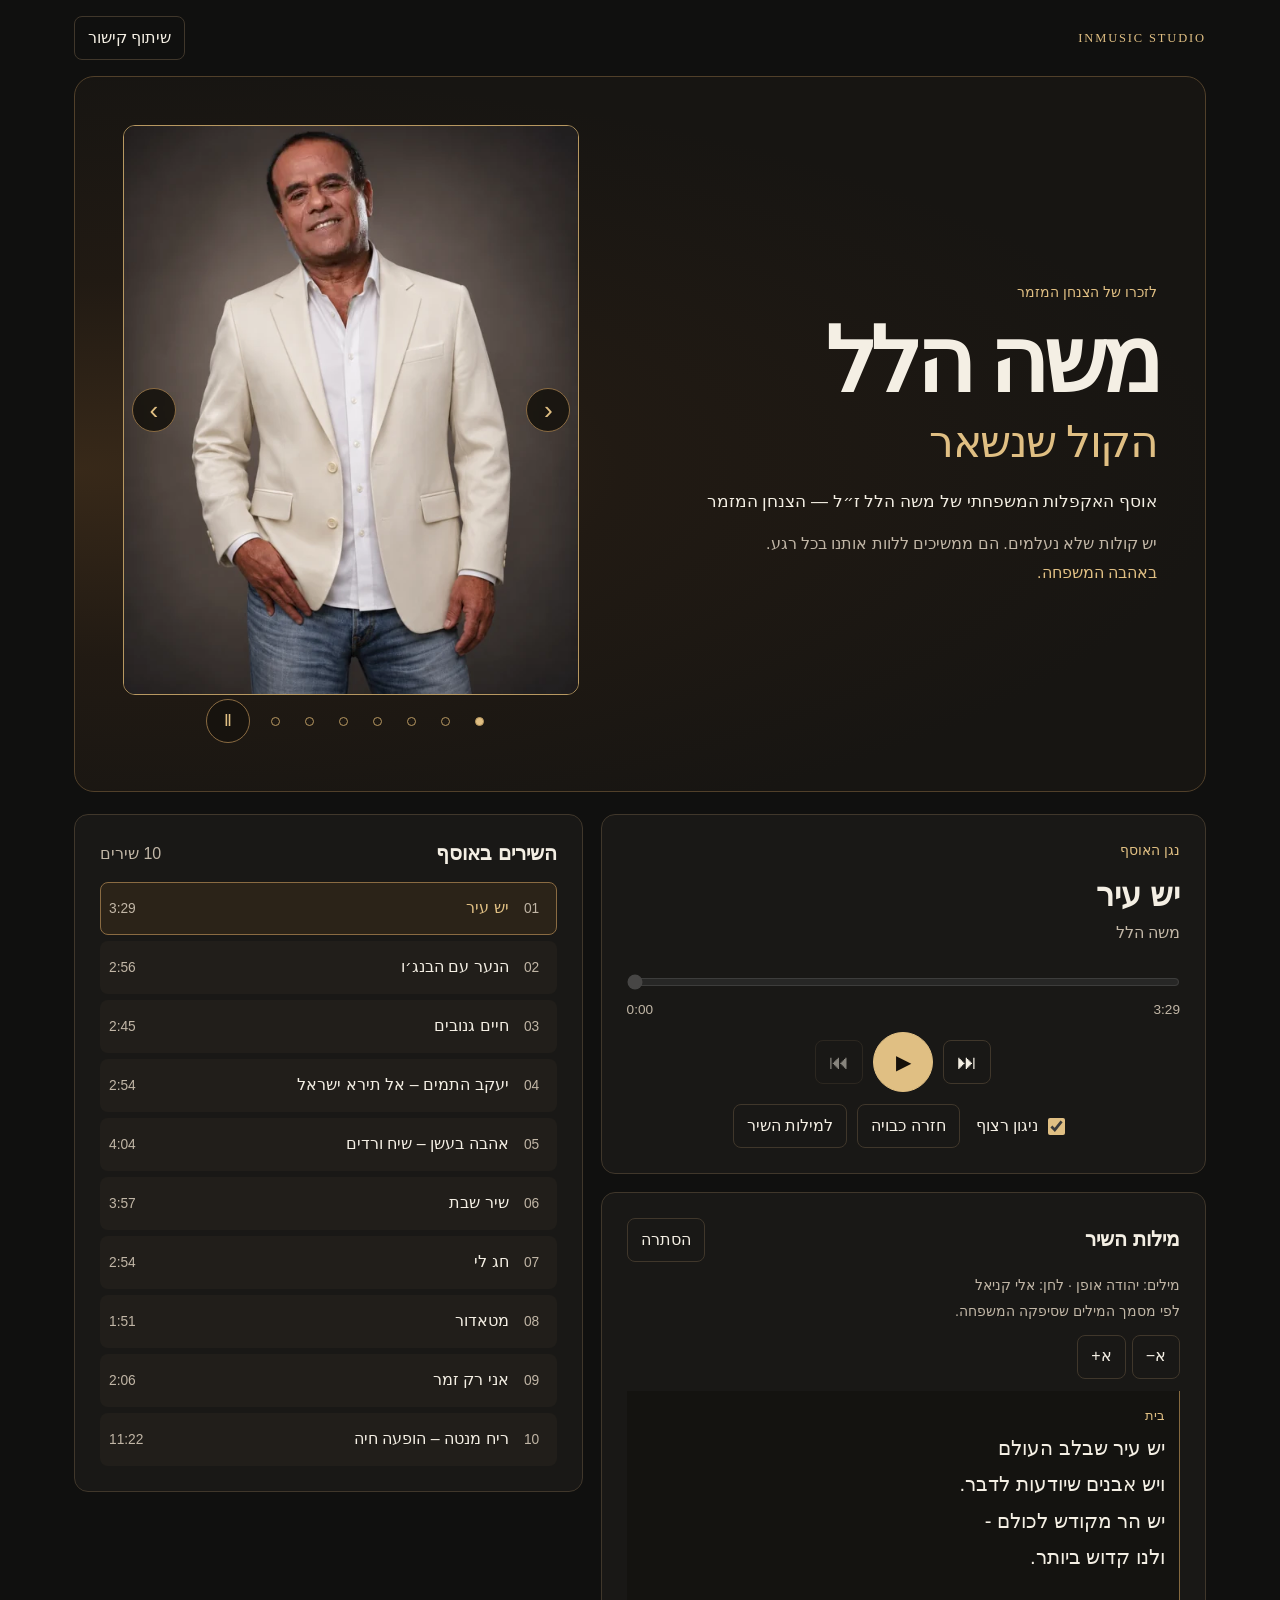
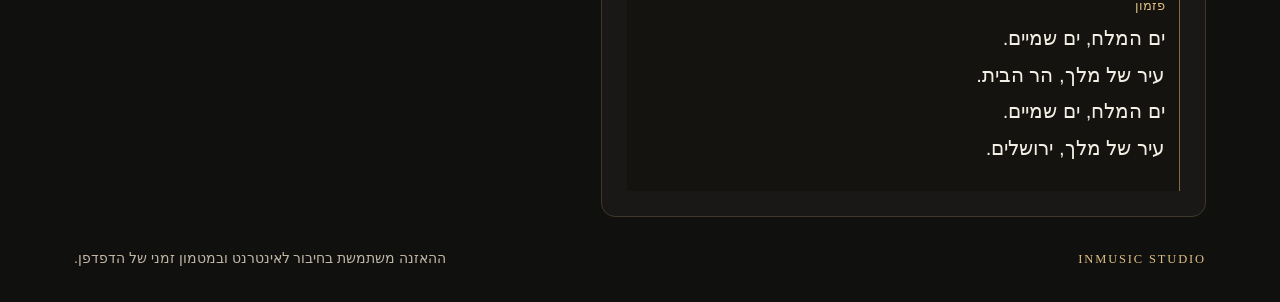
==== commit f00dd7ca: "Show only the seven approved portrait collection images in gallery" ====
--- a/site/index.html
+++ b/site/index.html
@@ -43,9 +43,8 @@
         <div class="portrait-gallery" aria-label="אלבום תמונות של משה הלל" role="region">
           <div class="portrait-stage">
             <span class="portrait-slide is-current" id="portrait">
-              <img src="images/moshe-hillel.jpg" width="1260" height="1076" alt="משה הלל בצעירותו" fetchpriority="high" draggable="false">
+              <img src="images/portraits/Moshe-Hillel-01.webp" alt="משה הלל עומד" fetchpriority="high" draggable="false">
             </span>
-            <span class="portrait-slide" aria-hidden="true"><img data-src="images/portraits/Moshe-Hillel-01.webp" alt="משה הלל עומד" draggable="false"></span>
             <span class="portrait-slide" aria-hidden="true"><img data-src="images/portraits/Moshe-Hillel-02.webp" alt="משה הלל ביד על הסנטר" draggable="false"></span>
             <span class="portrait-slide" aria-hidden="true"><img data-src="images/portraits/Moshe-Hillel-03.webp" alt="משה הלל עם צעיף שחור" draggable="false"></span>
             <span class="portrait-slide" aria-hidden="true"><img data-src="images/portraits/Moshe-Hillel-04.webp" alt="משה הלל מחייך" draggable="false"></span>
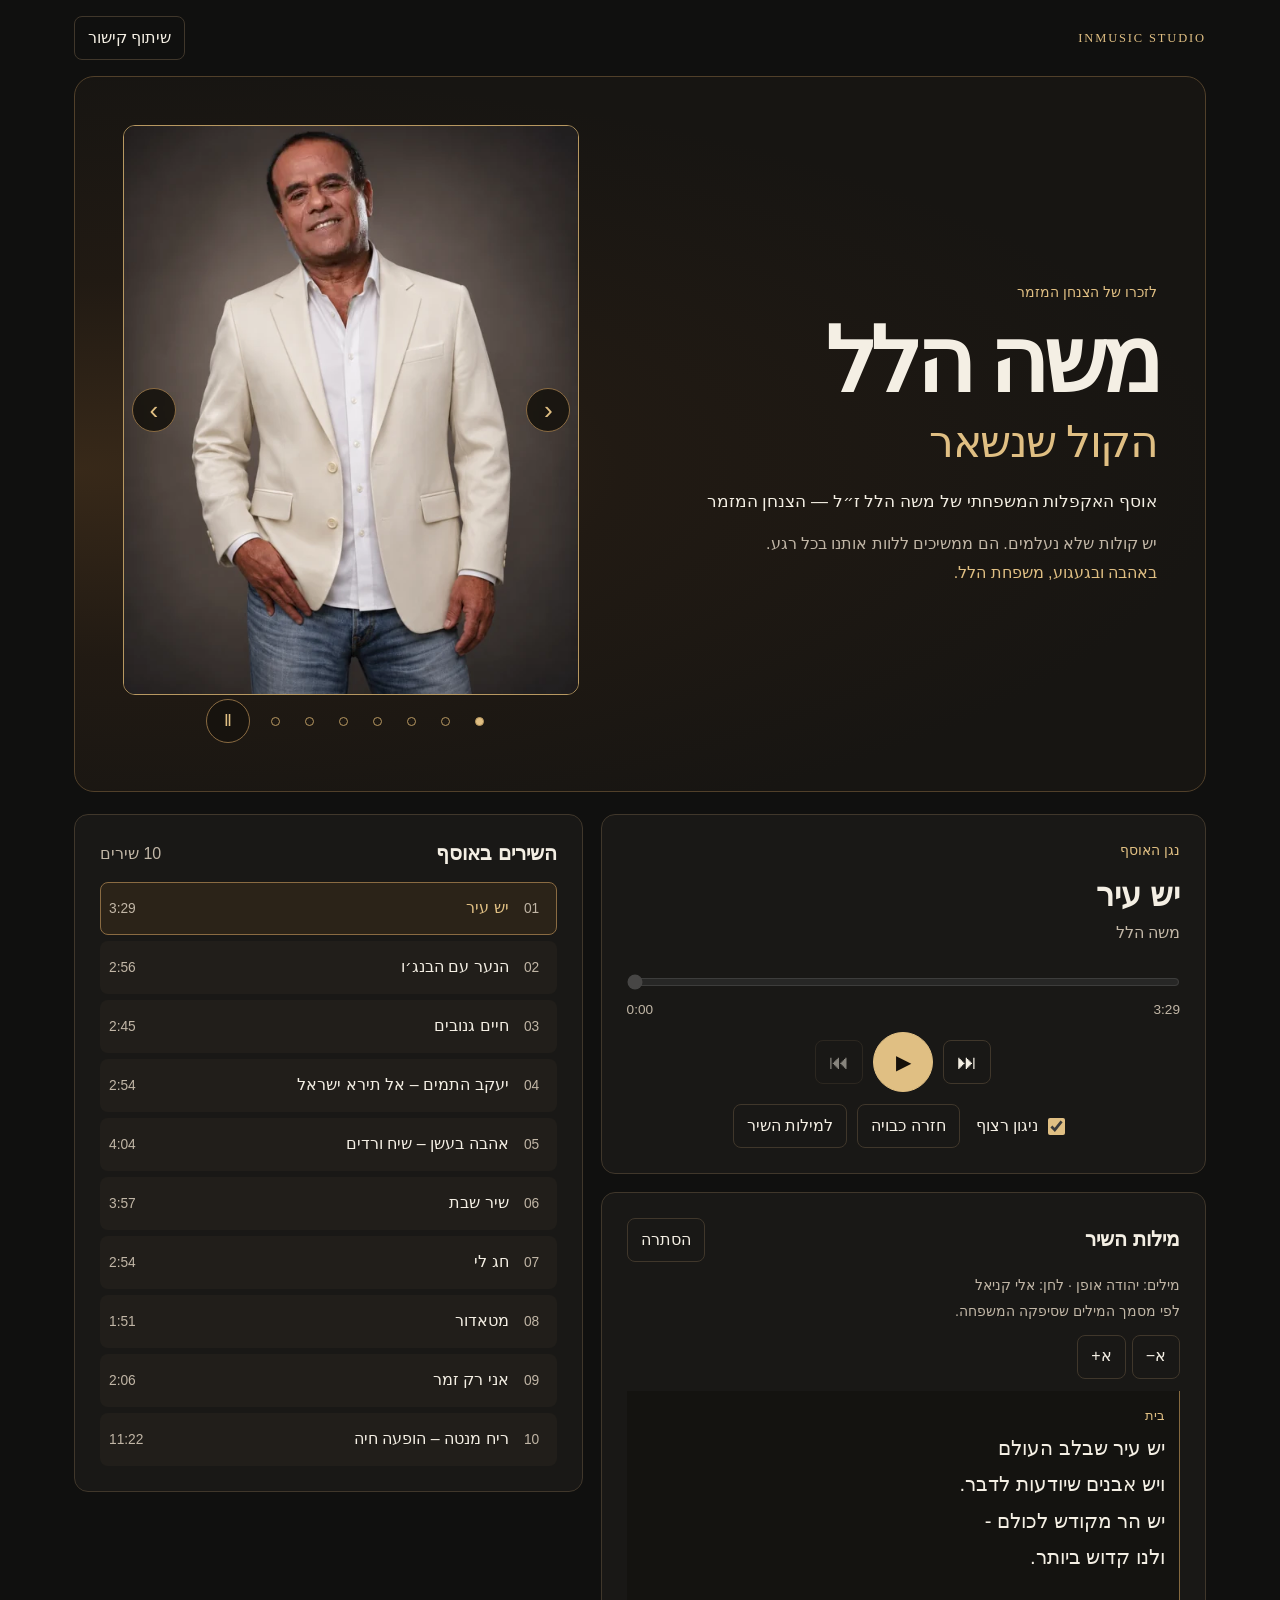
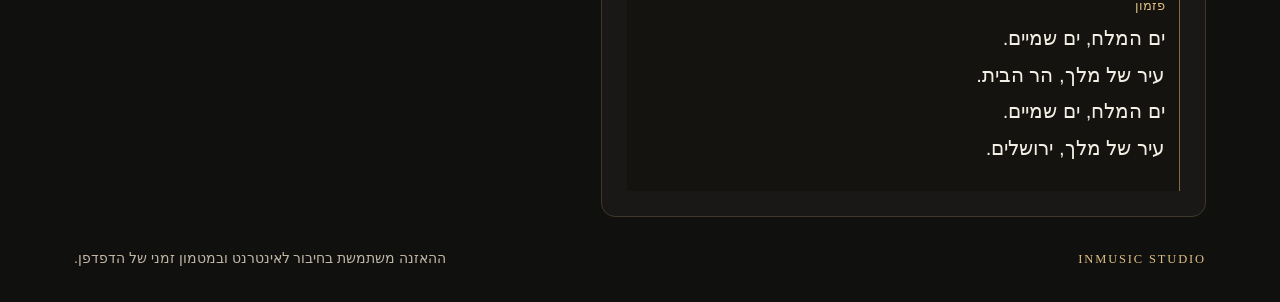
==== commit 149cf90e: "Update family memorial dedication" ====
--- a/site/index.html
+++ b/site/index.html
@@ -38,7 +38,7 @@
           <h1 id="page-title">משה הלל <span aria-hidden="true" class="title-separator">|</span><span>הקול שנשאר</span></h1>
           <p class="subtitle">אוסף האקפלות המשפחתי של משה הלל ז״ל — הצנחן המזמר</p>
           <p class="dedication">יש קולות שלא נעלמים. הם ממשיכים ללוות אותנו בכל רגע.</p>
-          <p class="family">באהבה המשפחה.</p>
+          <p class="family">באהבה ובגעגוע, משפחת הלל.</p>
         </div>
         <div class="portrait-gallery" aria-label="אלבום תמונות של משה הלל" role="region">
           <div class="portrait-stage">
